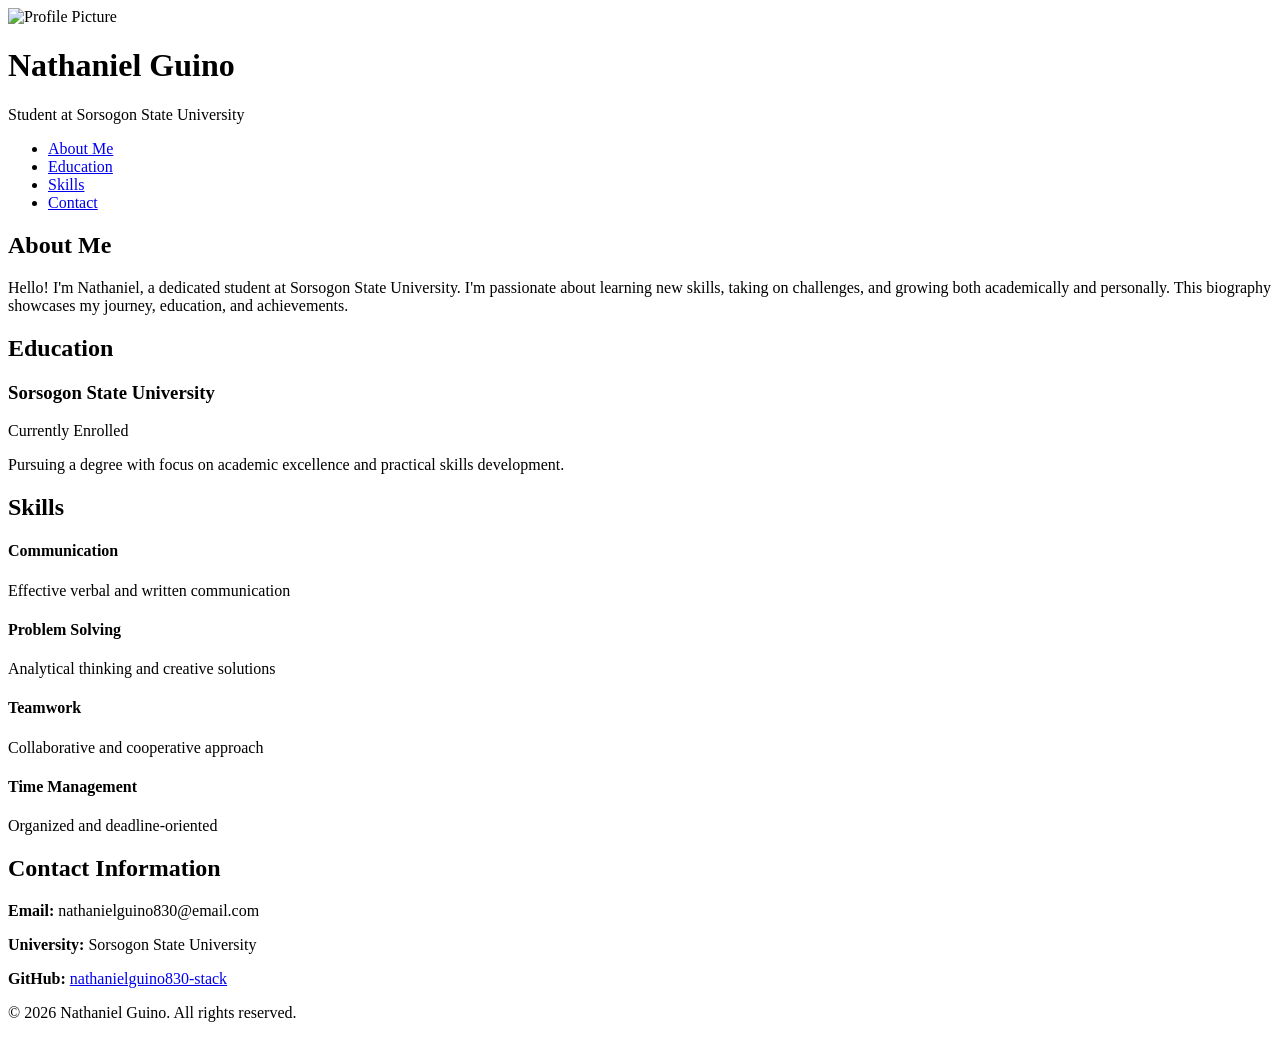
==== index.html @ 42cd7107 "Add simple HTML biography website" ====
<!DOCTYPE html>
<html lang="en">
<head>
    <meta charset="UTF-8">
    <meta name="viewport" content="width=device-width, initial-scale=1.0">
    <title>Nathaniel's Biography</title>
    <link rel="stylesheet" href="styles.css">
</head>
<body>
    <div class="container">
        <!-- Header/Profile Section -->
        <header class="profile-section">
            <img src="https://via.placeholder.com/150" alt="Profile Picture" class="profile-pic">
            <h1>Nathaniel Guino</h1>
            <p class="subtitle">Student at Sorsogon State University</p>
        </header>

        <!-- Navigation -->
        <nav class="navbar">
            <ul>
                <li><a href="#about">About Me</a></li>
                <li><a href="#education">Education</a></li>
                <li><a href="#skills">Skills</a></li>
                <li><a href="#contact">Contact</a></li>
            </ul>
        </nav>

        <!-- Main Content -->
        <main>
            <!-- About Section -->
            <section id="about" class="section">
                <h2>About Me</h2>
                <p>
                    Hello! I'm Nathaniel, a dedicated student at Sorsogon State University. I'm passionate about learning new skills, 
                    taking on challenges, and growing both academically and personally. This biography showcases my journey, education, 
                    and achievements.
                </p>
            </section>

            <!-- Education Section -->
            <section id="education" class="section">
                <h2>Education</h2>
                <div class="education-item">
                    <h3>Sorsogon State University</h3>
                    <p class="date">Currently Enrolled</p>
                    <p>Pursuing a degree with focus on academic excellence and practical skills development.</p>
                </div>
            </section>

            <!-- Skills Section -->
            <section id="skills" class="section">
                <h2>Skills</h2>
                <div class="skills-grid">
                    <div class="skill-card">
                        <h4>Communication</h4>
                        <p>Effective verbal and written communication</p>
                    </div>
                    <div class="skill-card">
                        <h4>Problem Solving</h4>
                        <p>Analytical thinking and creative solutions</p>
                    </div>
                    <div class="skill-card">
                        <h4>Teamwork</h4>
                        <p>Collaborative and cooperative approach</p>
                    </div>
                    <div class="skill-card">
                        <h4>Time Management</h4>
                        <p>Organized and deadline-oriented</p>
                    </div>
                </div>
            </section>

            <!-- Contact Section -->
            <section id="contact" class="section">
                <h2>Contact Information</h2>
                <div class="contact-info">
                    <p><strong>Email:</strong> nathanielguino830@email.com</p>
                    <p><strong>University:</strong> Sorsogon State University</p>
                    <p><strong>GitHub:</strong> <a href="https://github.com/nathanielguino830-stack">nathanielguino830-stack</a></p>
                </div>
            </section>
        </main>

        <!-- Footer -->
        <footer class="footer">
            <p>&copy; 2026 Nathaniel Guino. All rights reserved.</p>
        </footer>
    </div>

    <script src="script.js"></script>
</body>
</html>
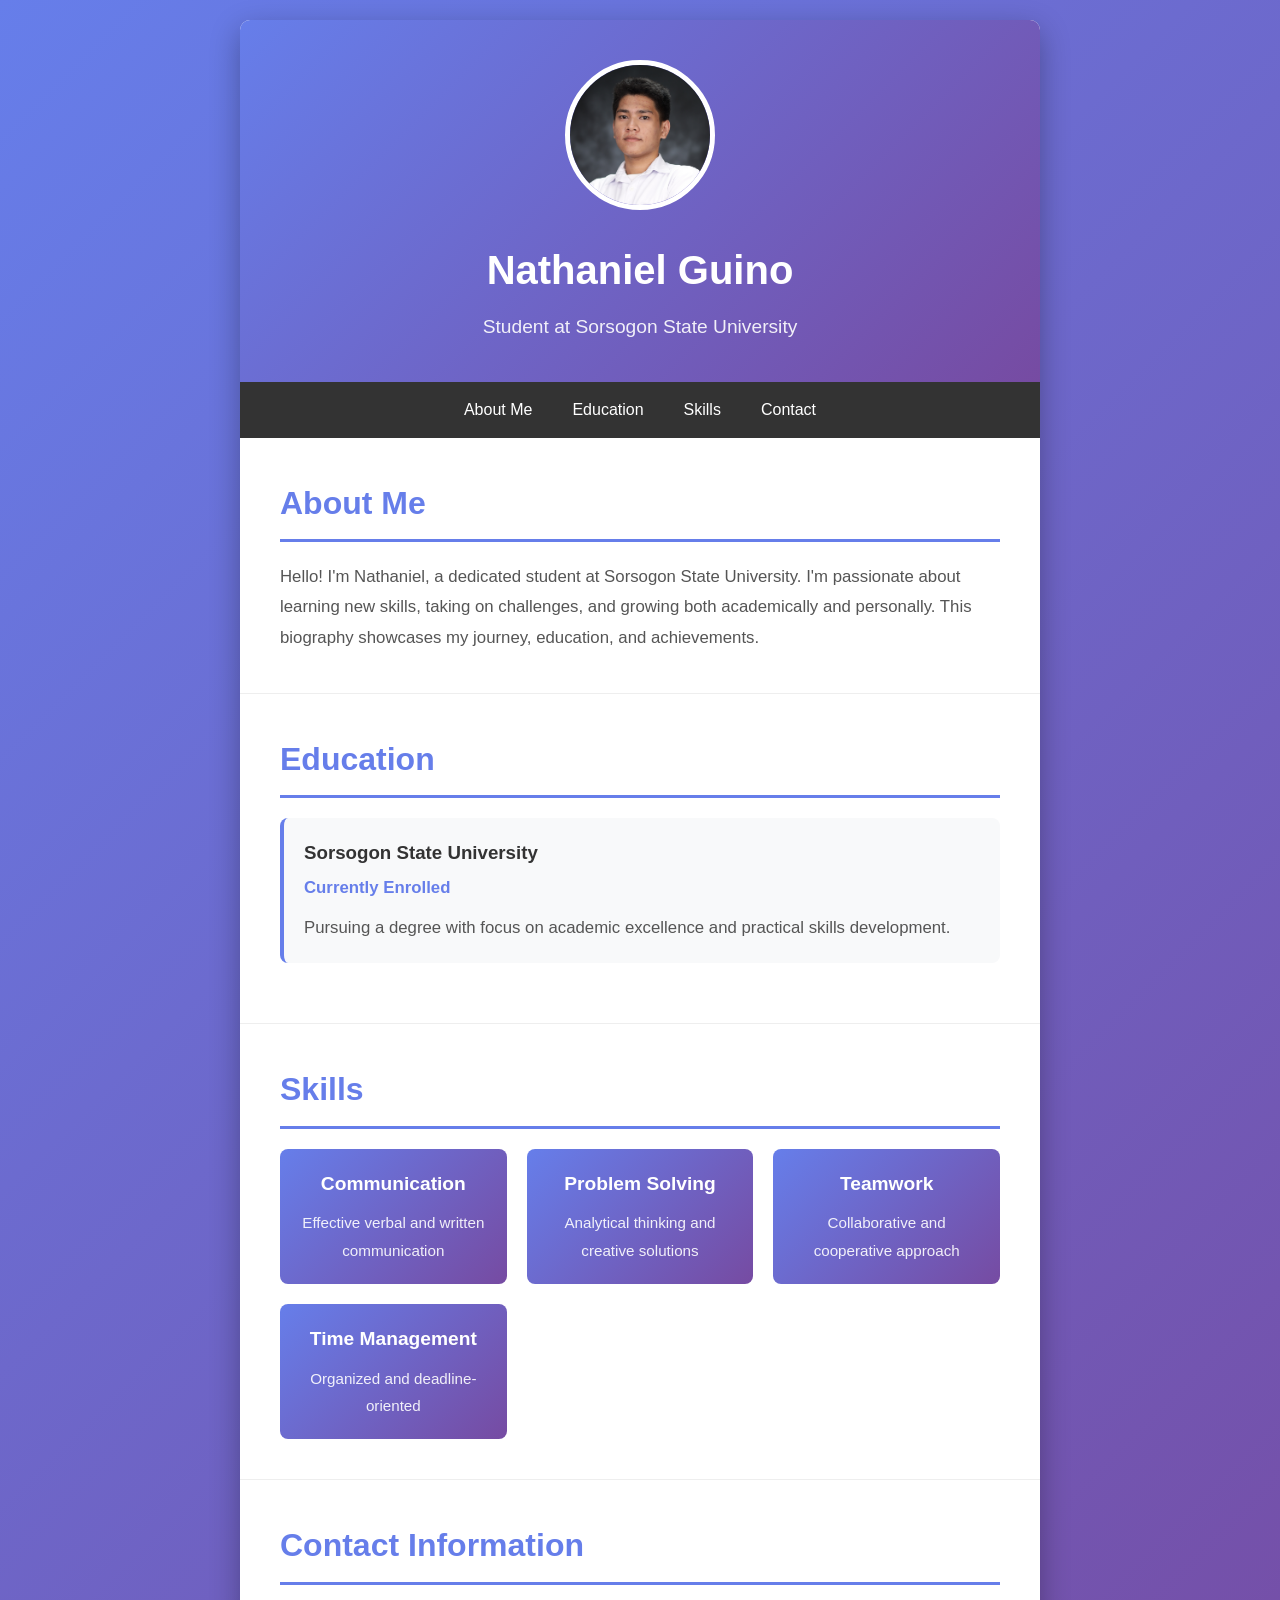
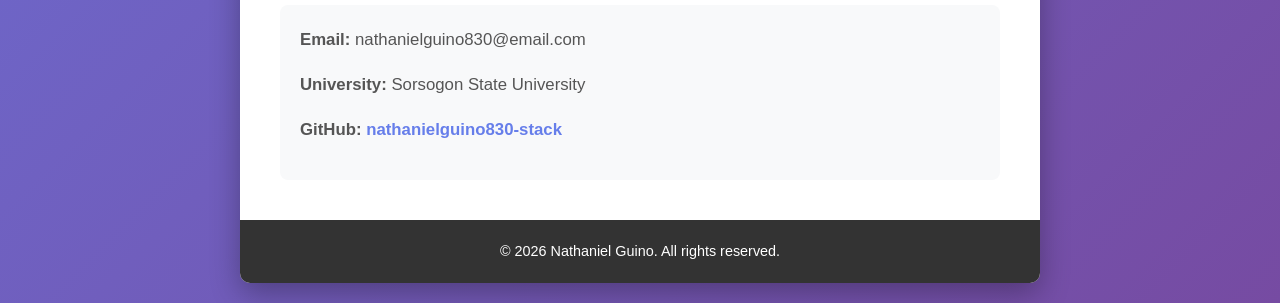
==== commit c17ba5e0: "Replace placeholder image with uploaded photo" ====
--- a/index.html
+++ b/index.html
@@ -10,7 +10,7 @@
     <div class="container">
         <!-- Header/Profile Section -->
         <header class="profile-section">
-            <img src="https://via.placeholder.com/150" alt="Profile Picture" class="profile-pic">
+            <img src="IMG_20260120_132513.jpg" alt="Nathaniel Guino" class="profile-pic">
             <h1>Nathaniel Guino</h1>
             <p class="subtitle">Student at Sorsogon State University</p>
         </header>
--- a/styles.css
+++ b/styles.css
@@ -0,0 +1,229 @@
+* {
+    margin: 0;
+    padding: 0;
+    box-sizing: border-box;
+}
+
+body {
+    font-family: 'Segoe UI', Tahoma, Geneva, Verdana, sans-serif;
+    line-height: 1.6;
+    color: #333;
+    background: linear-gradient(135deg, #667eea 0%, #764ba2 100%);
+    min-height: 100vh;
+    padding: 20px 0;
+}
+
+.container {
+    max-width: 800px;
+    margin: 0 auto;
+    background: white;
+    border-radius: 10px;
+    box-shadow: 0 10px 30px rgba(0, 0, 0, 0.3);
+    overflow: hidden;
+}
+
+/* Profile Section */
+.profile-section {
+    background: linear-gradient(135deg, #667eea 0%, #764ba2 100%);
+    color: white;
+    padding: 40px 20px;
+    text-align: center;
+}
+
+.profile-pic {
+    width: 150px;
+    height: 150px;
+    border-radius: 50%;
+    border: 5px solid white;
+    margin-bottom: 20px;
+    object-fit: cover;
+}
+
+.profile-section h1 {
+    font-size: 2.5em;
+    margin-bottom: 10px;
+}
+
+.profile-section .subtitle {
+    font-size: 1.2em;
+    opacity: 0.9;
+}
+
+/* Navigation */
+.navbar {
+    background-color: #333;
+    position: sticky;
+    top: 0;
+    z-index: 100;
+}
+
+.navbar ul {
+    list-style: none;
+    display: flex;
+    flex-wrap: wrap;
+    justify-content: center;
+}
+
+.navbar li {
+    margin: 0;
+}
+
+.navbar a {
+    display: block;
+    color: white;
+    padding: 15px 20px;
+    text-decoration: none;
+    transition: background-color 0.3s;
+}
+
+.navbar a:hover {
+    background-color: #667eea;
+}
+
+/* Main Content */
+main {
+    padding: 0;
+}
+
+.section {
+    padding: 40px;
+    border-bottom: 1px solid #eee;
+}
+
+.section:last-of-type {
+    border-bottom: none;
+}
+
+.section h2 {
+    color: #667eea;
+    font-size: 2em;
+    margin-bottom: 20px;
+    border-bottom: 3px solid #667eea;
+    padding-bottom: 10px;
+}
+
+.section p {
+    font-size: 1.05em;
+    line-height: 1.8;
+    color: #555;
+}
+
+/* Education Items */
+.education-item {
+    background-color: #f8f9fa;
+    padding: 20px;
+    border-radius: 8px;
+    margin-bottom: 20px;
+    border-left: 4px solid #667eea;
+}
+
+.education-item h3 {
+    color: #333;
+    margin-bottom: 5px;
+}
+
+.education-item .date {
+    color: #667eea;
+    font-weight: bold;
+    margin-bottom: 10px;
+}
+
+/* Skills Grid */
+.skills-grid {
+    display: grid;
+    grid-template-columns: repeat(auto-fit, minmax(200px, 1fr));
+    gap: 20px;
+    margin-top: 20px;
+}
+
+.skill-card {
+    background: linear-gradient(135deg, #667eea 0%, #764ba2 100%);
+    color: white;
+    padding: 20px;
+    border-radius: 8px;
+    text-align: center;
+    transition: transform 0.3s, box-shadow 0.3s;
+}
+
+.skill-card:hover {
+    transform: translateY(-5px);
+    box-shadow: 0 5px 20px rgba(102, 126, 234, 0.4);
+}
+
+.skill-card h4 {
+    font-size: 1.2em;
+    margin-bottom: 10px;
+}
+
+.skill-card p {
+    color: rgba(255, 255, 255, 0.9);
+    font-size: 0.95em;
+}
+
+/* Contact Info */
+.contact-info {
+    background-color: #f8f9fa;
+    padding: 20px;
+    border-radius: 8px;
+}
+
+.contact-info p {
+    margin-bottom: 15px;
+    font-size: 1.05em;
+}
+
+.contact-info a {
+    color: #667eea;
+    text-decoration: none;
+    font-weight: bold;
+}
+
+.contact-info a:hover {
+    text-decoration: underline;
+}
+
+/* Footer */
+.footer {
+    background-color: #333;
+    color: white;
+    text-align: center;
+    padding: 20px;
+    font-size: 0.9em;
+}
+
+/* Responsive Design */
+@media (max-width: 600px) {
+    .profile-section h1 {
+        font-size: 2em;
+    }
+
+    .profile-pic {
+        width: 120px;
+        height: 120px;
+    }
+
+    .navbar ul {
+        flex-direction: column;
+    }
+
+    .navbar li {
+        width: 100%;
+    }
+
+    .navbar a {
+        text-align: center;
+        padding: 12px 15px;
+    }
+
+    .section {
+        padding: 25px;
+    }
+
+    .section h2 {
+        font-size: 1.5em;
+    }
+
+    .skills-grid {
+        grid-template-columns: 1fr;
+    }
+}
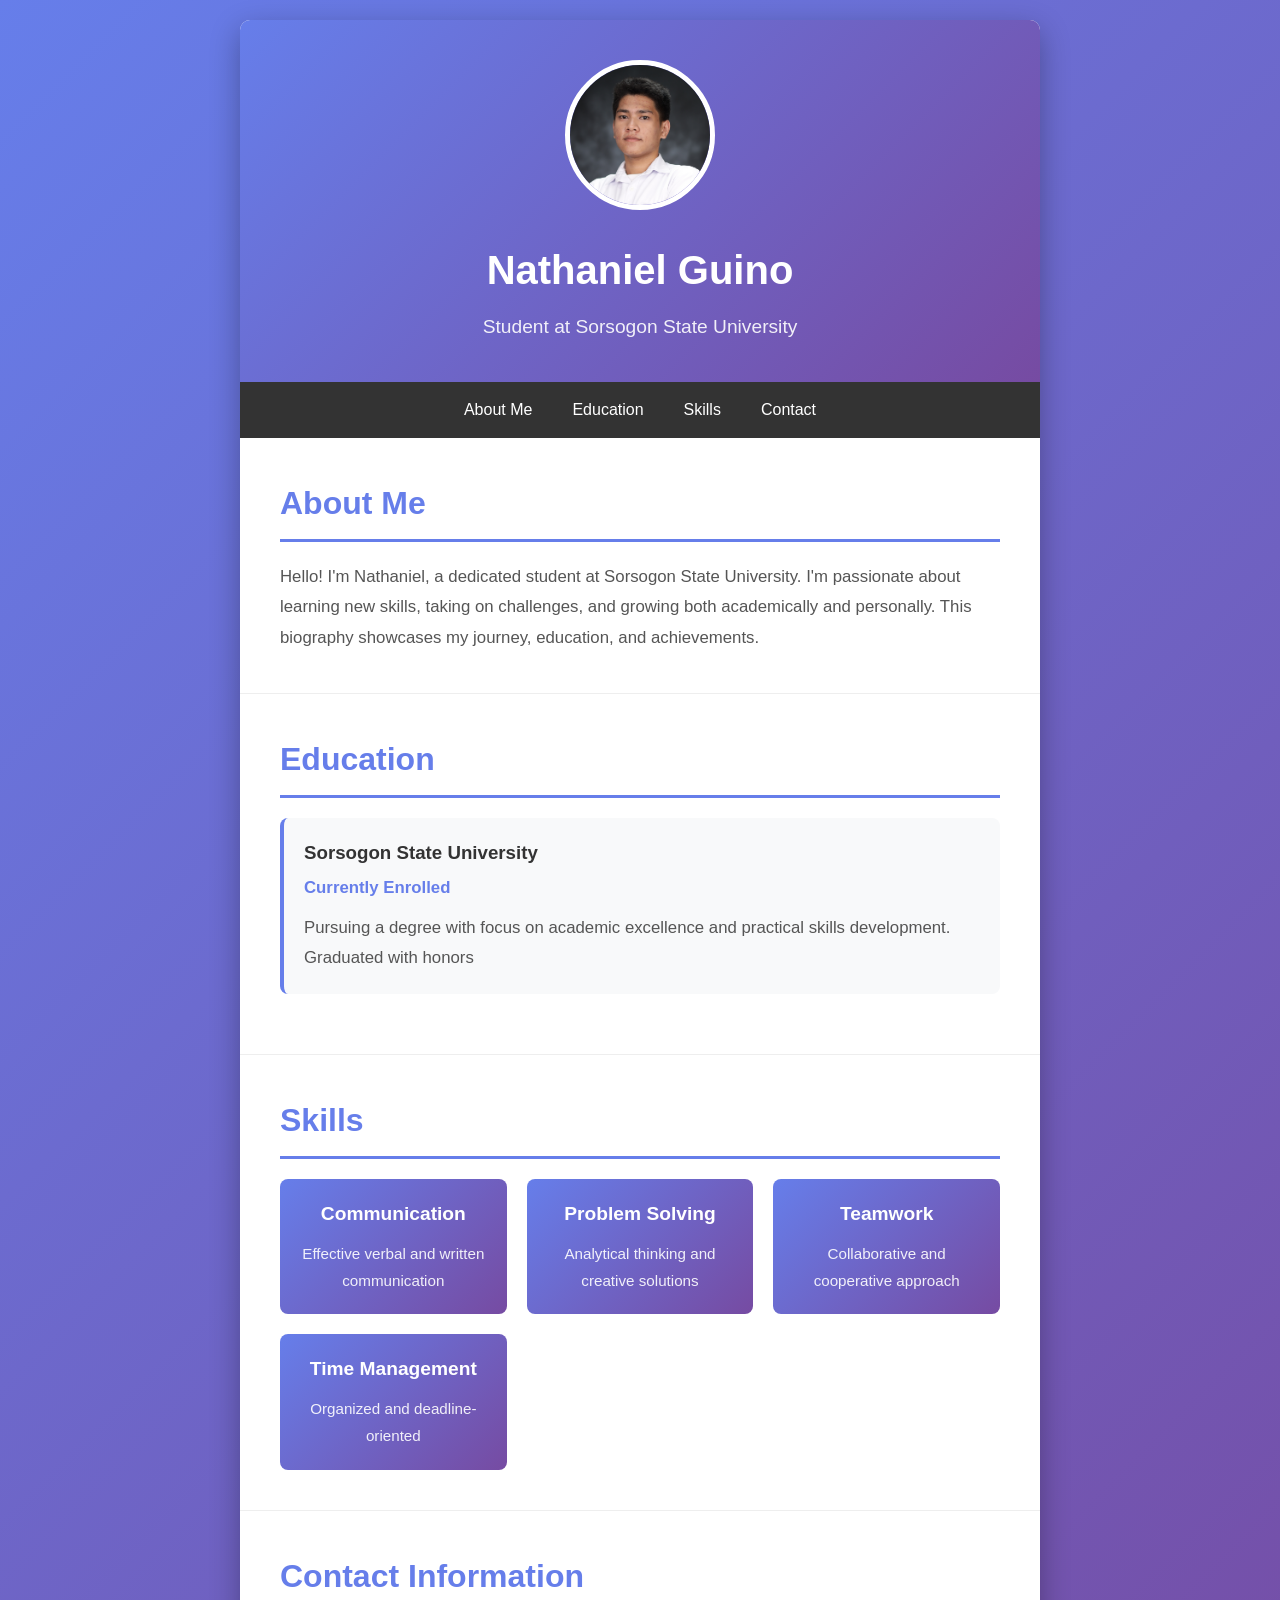
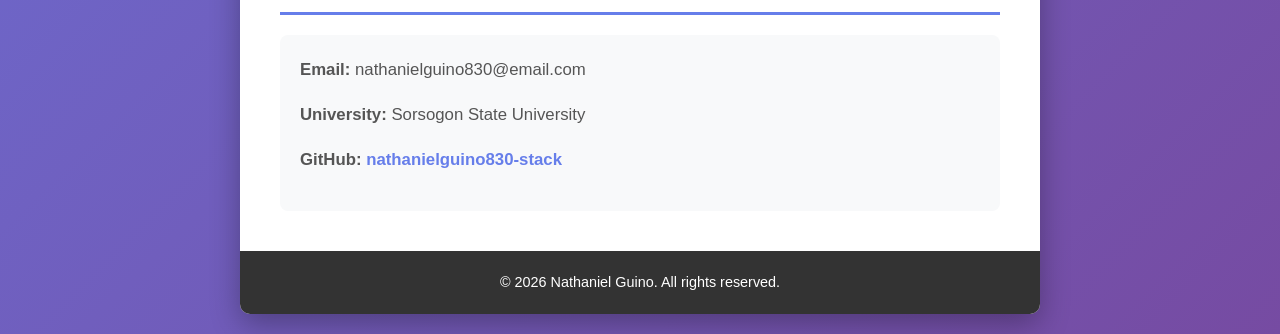
==== commit 1ea3b7f9: "Add gold-colored "Graduated with honors" text to education section" ====
--- a/index.html
+++ b/index.html
@@ -44,6 +44,7 @@
                     <h3>Sorsogon State University</h3>
                     <p class="date">Currently Enrolled</p>
                     <p>Pursuing a degree with focus on academic excellence and practical skills development.</p>
+                    <p class="gold-text">Graduated with honors</p>
                 </div>
             </section>
 
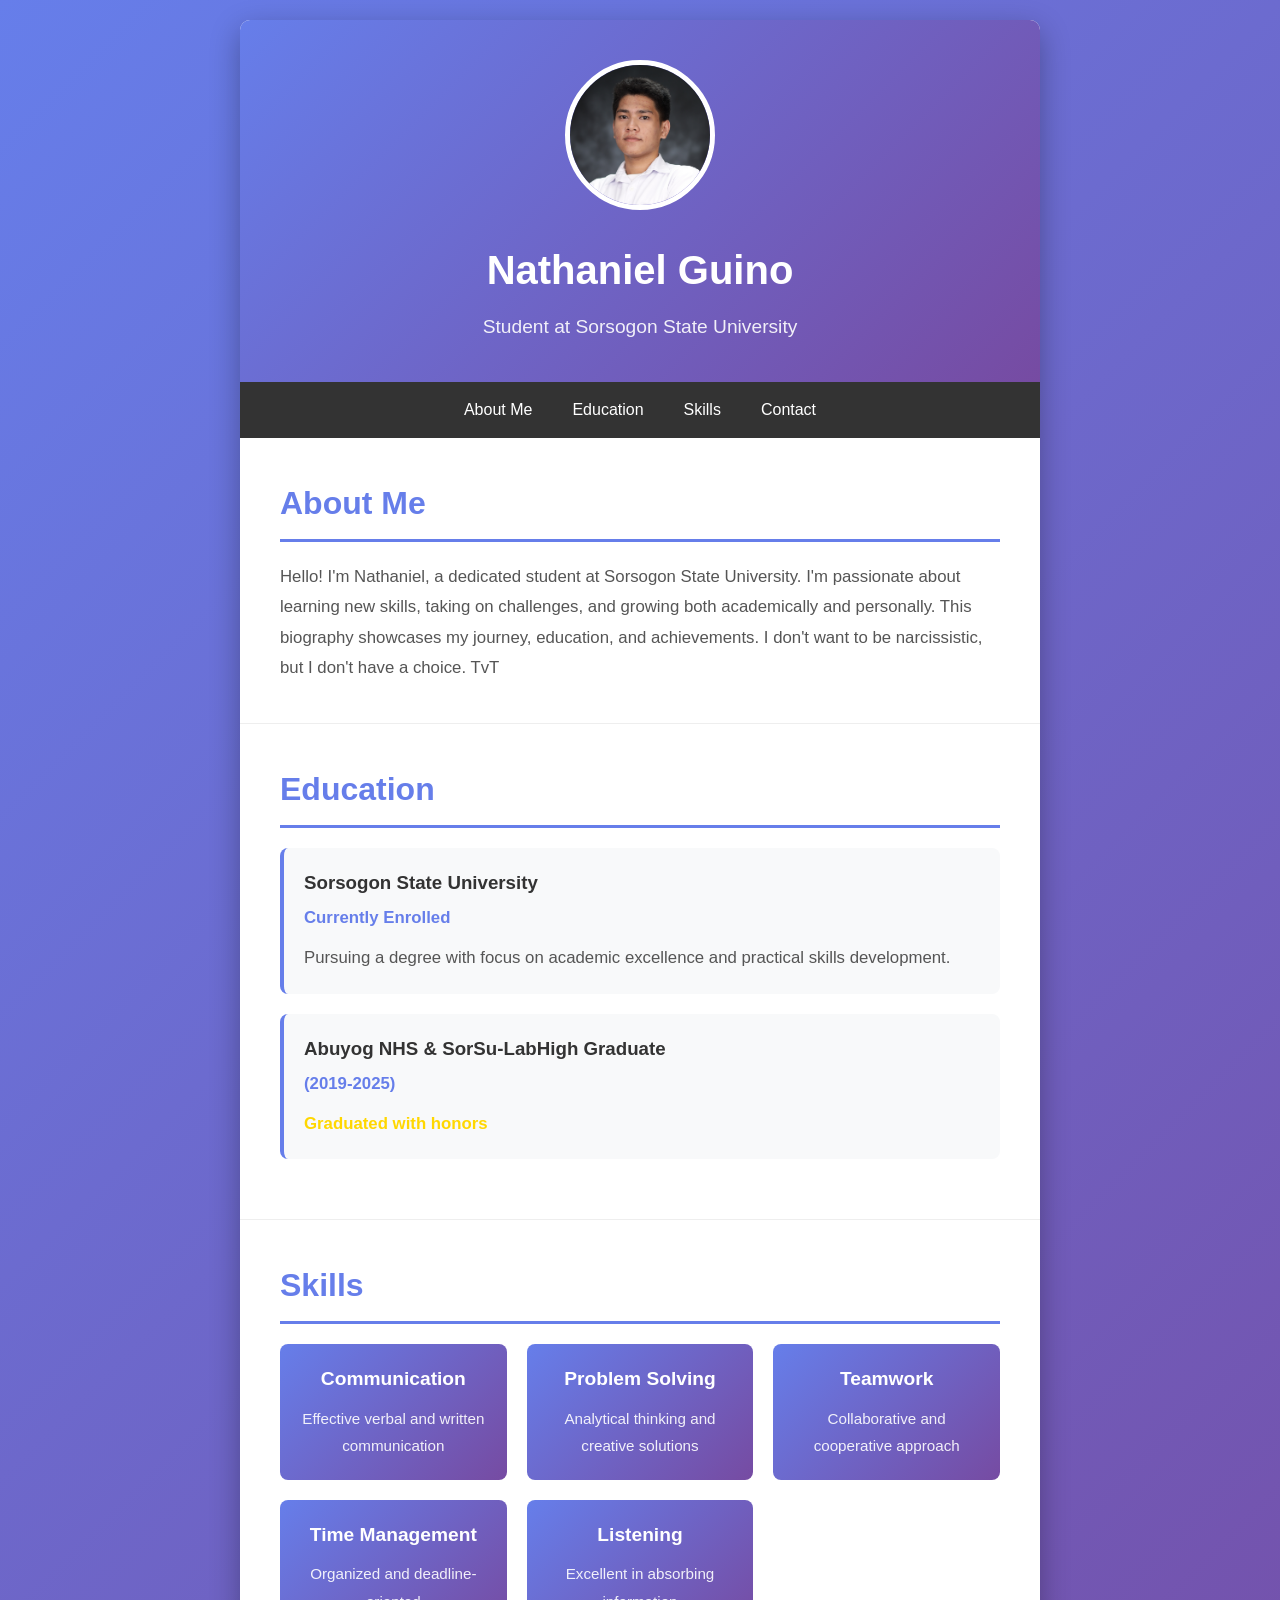
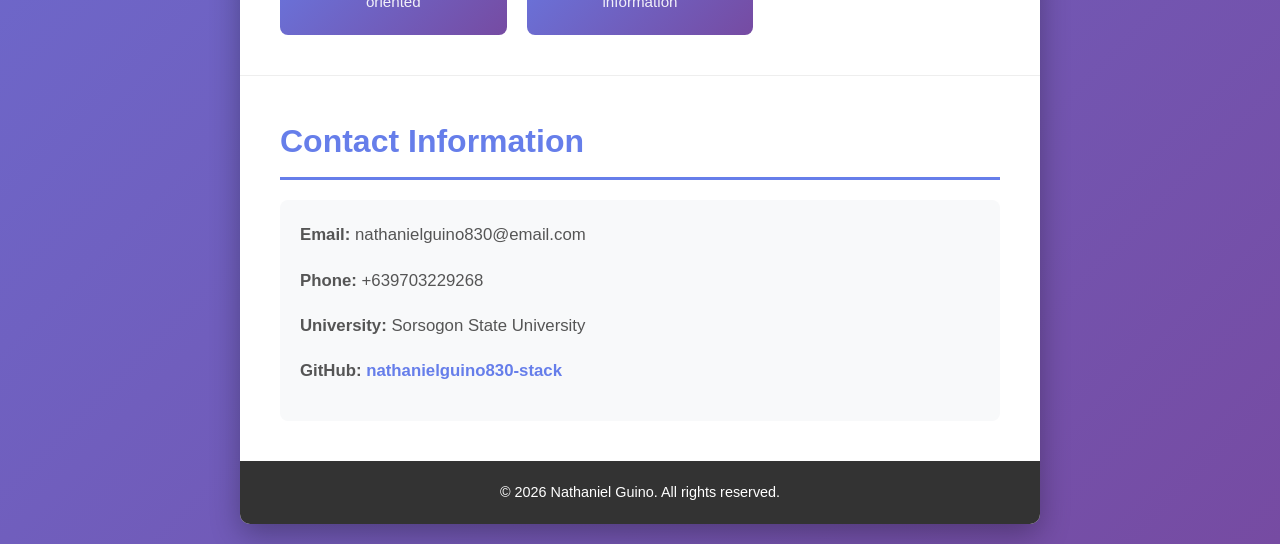
==== commit d887b2d7: "Update biography with new education entry, listening skill, and contact information" ====
--- a/index.html
+++ b/index.html
@@ -33,7 +33,7 @@
                 <p>
                     Hello! I'm Nathaniel, a dedicated student at Sorsogon State University. I'm passionate about learning new skills, 
                     taking on challenges, and growing both academically and personally. This biography showcases my journey, education, 
-                    and achievements.
+                    and achievements. I don't want to be narcissistic, but I don't have a choice. TvT
                 </p>
             </section>
 
@@ -44,6 +44,10 @@
                     <h3>Sorsogon State University</h3>
                     <p class="date">Currently Enrolled</p>
                     <p>Pursuing a degree with focus on academic excellence and practical skills development.</p>
+                </div>
+                <div class="education-item">
+                    <h3>Abuyog NHS & SorSu-LabHigh Graduate</h3>
+                    <p class="date">(2019-2025)</p>
                     <p class="gold-text">Graduated with honors</p>
                 </div>
             </section>
@@ -68,6 +72,10 @@
                         <h4>Time Management</h4>
                         <p>Organized and deadline-oriented</p>
                     </div>
+                    <div class="skill-card">
+                        <h4>Listening</h4>
+                        <p>Excellent in absorbing information</p>
+                    </div>
                 </div>
             </section>
 
@@ -76,6 +84,7 @@
                 <h2>Contact Information</h2>
                 <div class="contact-info">
                     <p><strong>Email:</strong> nathanielguino830@email.com</p>
+                    <p><strong>Phone:</strong> +639703229268</p>
                     <p><strong>University:</strong> Sorsogon State University</p>
                     <p><strong>GitHub:</strong> <a href="https://github.com/nathanielguino830-stack">nathanielguino830-stack</a></p>
                 </div>
--- a/styles.css
+++ b/styles.css
@@ -128,6 +128,13 @@
     margin-bottom: 10px;
 }
 
+/* Gold Text Style */
+.gold-text {
+    color: #FFD700 !important;
+    font-weight: bold;
+    font-size: 1.1em;
+}
+
 /* Skills Grid */
 .skills-grid {
     display: grid;
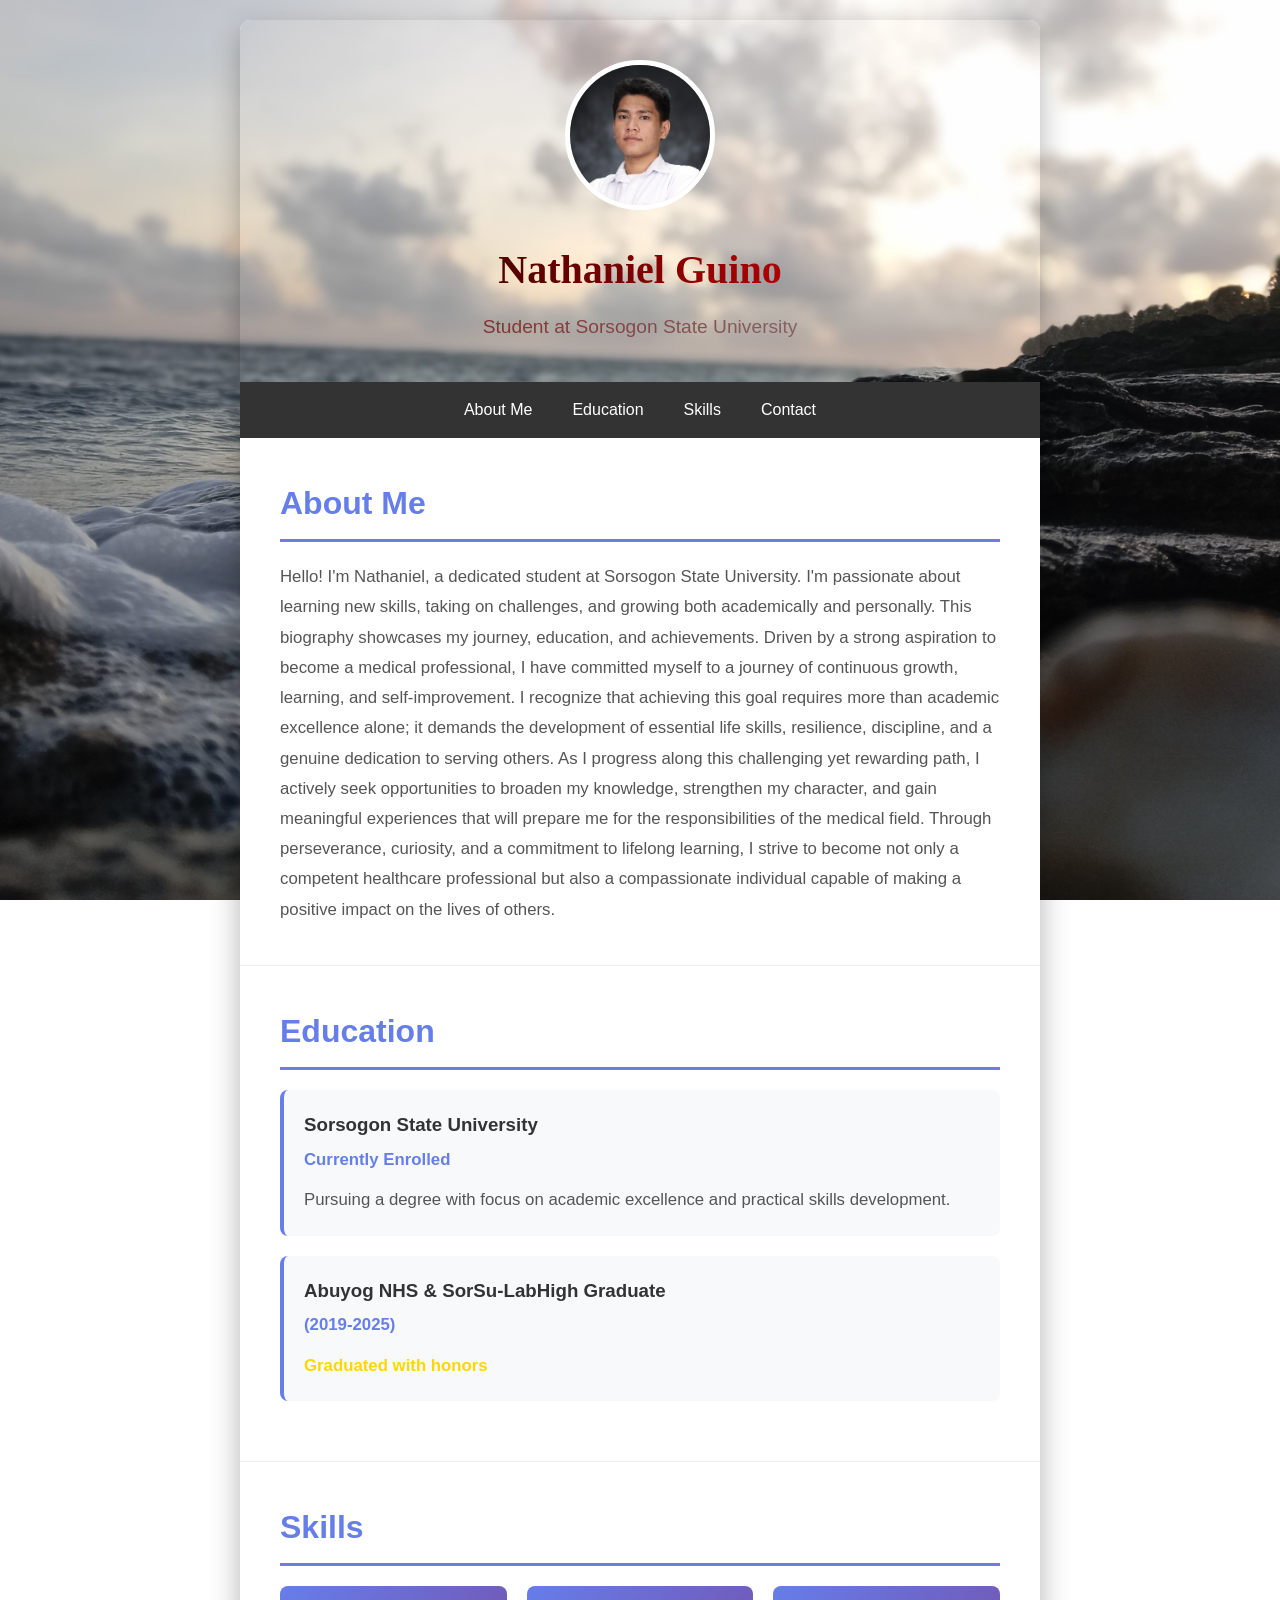
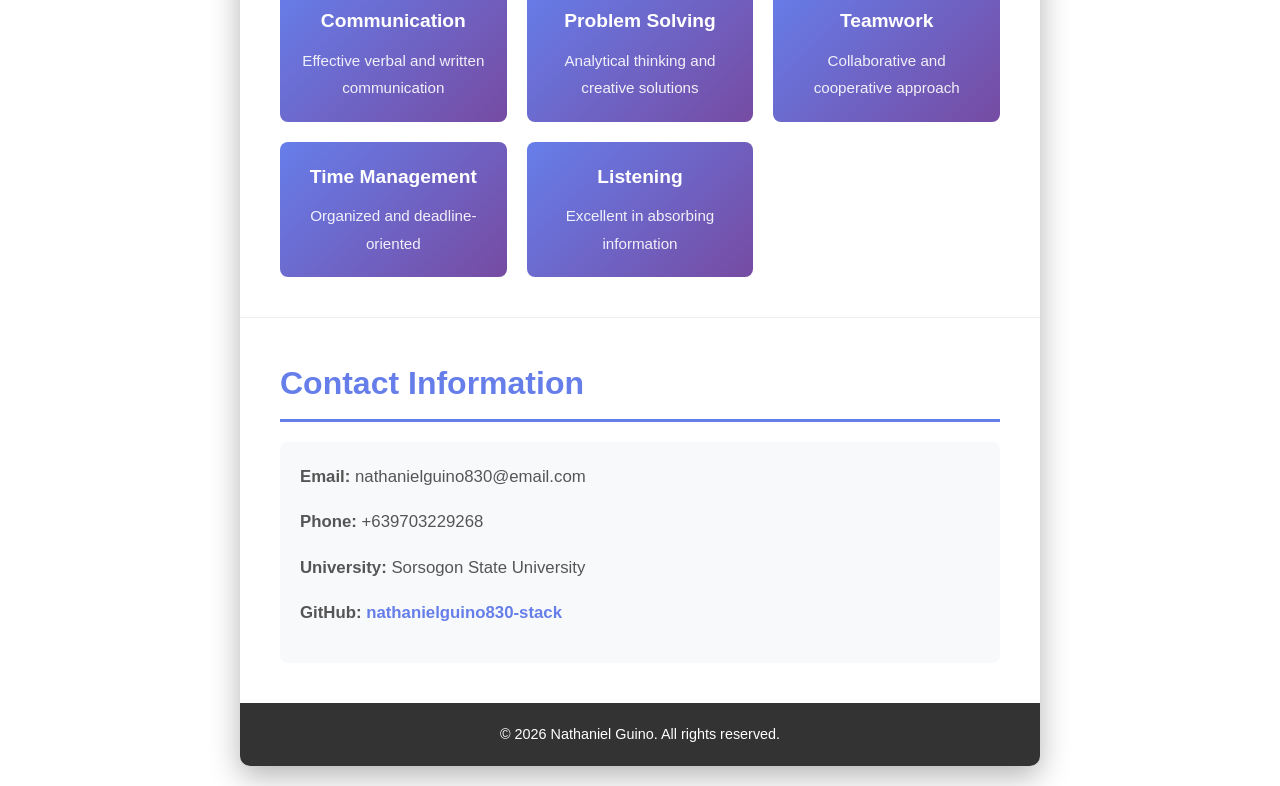
==== commit 99c04e02: "rawr change" ====
--- a/index.html
+++ b/index.html
@@ -33,7 +33,15 @@
                 <p>
                     Hello! I'm Nathaniel, a dedicated student at Sorsogon State University. I'm passionate about learning new skills, 
                     taking on challenges, and growing both academically and personally. This biography showcases my journey, education, 
-                    and achievements. I don't want to be narcissistic, but I don't have a choice. TvT
+                    and achievements. 
+
+                    Driven by a strong aspiration to become a medical professional, I have committed myself to a journey of continuous growth,
+                    learning, and self-improvement. I recognize that achieving this goal requires more than academic excellence alone; 
+                    it demands the development of essential life skills, resilience, discipline, and a genuine dedication to serving others. 
+                    As I progress along this challenging yet rewarding path, I actively seek opportunities to broaden my knowledge, 
+                    strengthen my character, and gain meaningful experiences that will prepare me for the responsibilities of the medical field. 
+                    Through perseverance, curiosity, and a commitment to lifelong learning, 
+                    I strive to become not only a competent healthcare professional but also a compassionate individual capable of making a positive impact on the lives of others.
                 </p>
             </section>
 
--- a/styles.css
+++ b/styles.css
@@ -8,7 +8,10 @@
     font-family: 'Segoe UI', Tahoma, Geneva, Verdana, sans-serif;
     line-height: 1.6;
     color: #333;
-    background: linear-gradient(135deg, #667eea 0%, #764ba2 100%);
+    background-image: url('FaceBackground.jpg');
+    background-size: cover;
+    background-attachment: fixed;
+    background-position: center;
     min-height: 100vh;
     padding: 20px 0;
 }
@@ -29,6 +32,11 @@
     padding: 40px 20px;
     text-align: center;
 }
+.profile-section {
+    background-image: url('FaceBackground.jpg');
+    background-size: cover;
+    background-attachment: fixed;
+    background-position: center;}
 
 .profile-pic {
     width: 150px;
@@ -40,13 +48,22 @@
 }
 
 .profile-section h1 {
+    font-family: 'CHARLSEWORTH', serif;
     font-size: 2.5em;
     margin-bottom: 10px;
+    background: linear-gradient(90deg, #000000 0%, #ff0000 100%);
+    -webkit-background-clip: text;
+    -webkit-text-fill-color: transparent;
+    background-clip: text;
 }
 
 .profile-section .subtitle {
     font-size: 1.2em;
     opacity: 0.9;
+    background: linear-gradient(90deg, #800000 0%, #808080 100%);
+    -webkit-background-clip: text;
+    -webkit-text-fill-color: transparent;
+    background-clip: text;
 }
 
 /* Navigation */
@@ -233,4 +250,4 @@
     .skills-grid {
         grid-template-columns: 1fr;
     }
-}+}
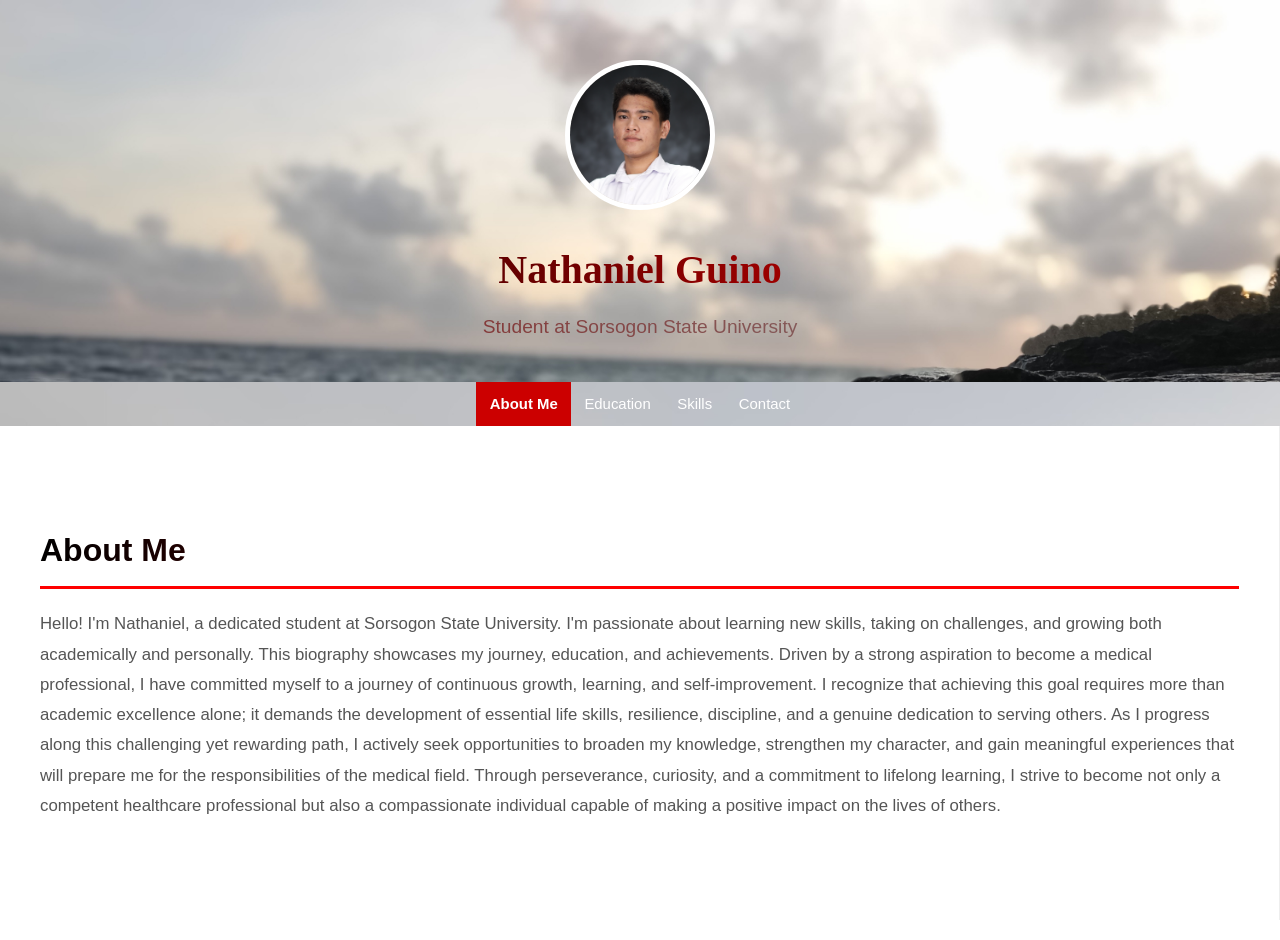
==== commit 5280fef4: "Add private HTML comments for personal notes" ====
--- a/index.html
+++ b/index.html
@@ -5,6 +5,10 @@
     <meta name="viewport" content="width=device-width, initial-scale=1.0">
     <title>Nathaniel's Biography</title>
     <link rel="stylesheet" href="styles.css">
+    
+    <!-- PRIVATE NOTES: Add your private information below -->
+    <!-- Example: Personal goals, reminders, or notes for yourself -->
+    <!-- This section is only visible when viewing page source -->
 </head>
 <body>
     <div class="container">
@@ -43,6 +47,7 @@
                     Through perseverance, curiosity, and a commitment to lifelong learning, 
                     I strive to become not only a competent healthcare professional but also a compassionate individual capable of making a positive impact on the lives of others.
                 </p>
+                <!-- PRIVATE: Personal aspirations and goals for medical school -->
             </section>
 
             <!-- Education Section -->
@@ -58,6 +63,7 @@
                     <p class="date">(2019-2025)</p>
                     <p class="gold-text">Graduated with honors</p>
                 </div>
+                <!-- PRIVATE: Current GPA and academic milestones -->
             </section>
 
             <!-- Skills Section -->
@@ -85,6 +91,7 @@
                         <p>Excellent in absorbing information</p>
                     </div>
                 </div>
+                <!-- PRIVATE: Areas for improvement and skill development plans -->
             </section>
 
             <!-- Contact Section -->
@@ -96,6 +103,7 @@
                     <p><strong>University:</strong> Sorsogon State University</p>
                     <p><strong>GitHub:</strong> <a href="https://github.com/nathanielguino830-stack">nathanielguino830-stack</a></p>
                 </div>
+                <!-- PRIVATE: Backup contacts and personal notes -->
             </section>
         </main>
 
@@ -107,4 +115,4 @@
 
     <script src="script.js"></script>
 </body>
-</html>+</html>
--- a/styles.css
+++ b/styles.css
@@ -17,8 +17,6 @@
 }
 
 .container {
-    max-width: 800px;
-    margin: 0 auto;
     background: white;
     border-radius: 10px;
     box-shadow: 0 10px 30px rgba(0, 0, 0, 0.3);
@@ -31,12 +29,11 @@
     color: white;
     padding: 40px 20px;
     text-align: center;
-}
-.profile-section {
     background-image: url('FaceBackground.jpg');
     background-size: cover;
     background-attachment: fixed;
-    background-position: center;}
+    background-position: center;
+}
 
 .profile-pic {
     width: 150px;
@@ -68,7 +65,9 @@
 
 /* Navigation */
 .navbar {
-    background-color: #333;
+    background-color: rgba(51, 51, 51, 0.7);
+    backdrop-filter: blur(10px);
+    -webkit-backdrop-filter: blur(10px);
     position: sticky;
     top: 0;
     z-index: 100;
@@ -88,13 +87,19 @@
 .navbar a {
     display: block;
     color: white;
-    padding: 15px 20px;
+    padding: 10px 13.33px;
     text-decoration: none;
     transition: background-color 0.3s;
+    font-size: 0.933em;
 }
 
 .navbar a:hover {
     background-color: #667eea;
+}
+
+.navbar a.active {
+    background-color: #667eea;
+    font-weight: bold;
 }
 
 /* Main Content */
@@ -215,17 +220,163 @@
     font-size: 0.9em;
 }
 
-/* Responsive Design */
-@media (max-width: 600px) {
+/* ============= DESKTOP LAYOUT (Horizontal Scroll) ============= */
+@media (min-width: 1025px) {
+    body {
+        overflow-x: hidden;
+    }
+
+    .container {
+        display: flex;
+        flex-direction: column;
+        height: 100vh;
+        max-width: 100vw;
+        border-radius: 0;
+        box-shadow: none;
+        margin: 0;
+    }
+
+    .profile-section {
+    background-image: url('FaceBackground.jpg');
+    background-size: cover;
+    background-attachment: fixed;
+    background-position: center;}
+
+
+    .navbar {
+        position: sticky;
+        top: auto;
+        flex-shrink: 0;
+        background-image: url('FaceBackground.jpg');
+        background-image: blur(10px);
+        -webkit-backdrop-filter: blur(10px);
+    }
+
+    .navbar a:hover {
+        background-color: #cc0000;
+    }
+
+    .navbar a.active {
+        background-color: #cc0000;
+        font-weight: bold;
+    }
+
+    main {
+        display: flex;
+        flex: 1;
+        overflow-x: auto;
+        overflow-y: hidden;
+        scroll-snap-type: x mandatory;
+        scroll-behavior: smooth;
+        padding: 0;
+        width: 100%;
+    }
+
+    main::-webkit-scrollbar {
+        height: 8px;
+    }
+
+    main::-webkit-scrollbar-track {
+        background: #f1f1f1;
+    }
+
+    main::-webkit-scrollbar-thumb {
+        background: linear-gradient(180deg, #000000 0%, #ff0000 100%);
+        border-radius: 4px;
+    }
+
+    main::-webkit-scrollbar-thumb:hover {
+        background: linear-gradient(180deg, #ff0000 0%, #000000 100%);
+    }
+
+    .section {
+        flex: 0 0 100vw;
+        padding: 40px;
+        border-bottom: none;
+        border-right: 1px solid #eee;
+        overflow-y: auto;
+        scroll-snap-align: start;
+        display: flex;
+        flex-direction: column;
+        justify-content: center;
+    }
+
+    .section:last-of-type {
+        border-right: none;
+        border-bottom: none;
+    }
+
+    .section h2 {
+        color: #ff0000;
+        border-bottom: 3px solid #ff0000;
+        background: linear-gradient(90deg, #000000 0%, #ff0000 100%);
+        -webkit-background-clip: text;
+        -webkit-text-fill-color: transparent;
+        background-clip: text;
+    }
+
+    .education-item {
+        border-left: 4px solid #ff0000;
+    }
+
+    .education-item .date {
+        color: #ff0000;
+        background: linear-gradient(90deg, #000000 0%, #ff0000 100%);
+        -webkit-background-clip: text;
+        -webkit-text-fill-color: transparent;
+        background-clip: text;
+    }
+
+    .skill-card {
+        background: linear-gradient(135deg, #000000 0%, #ff0000 100%);
+    }
+
+    .skill-card:hover {
+        box-shadow: 0 5px 20px rgba(255, 0, 0, 0.6);
+    }
+
+    .contact-info a {
+        color: #ff0000;
+        background: linear-gradient(90deg, #000000 0%, #ff0000 100%);
+        -webkit-background-clip: text;
+        -webkit-text-fill-color: transparent;
+        background-clip: text;
+    }
+
+    .footer {
+        display: none;
+    }
+}
+
+/* ============= MOBILE/TABLET LAYOUT (Vertical Scroll) ============= */
+@media (max-width: 1024px) {
+    .container {
+        max-width: 100%;
+        margin: 0;
+        border-radius: 0;
+        box-shadow: none;
+    }
+
     .profile-section h1 {
         font-size: 2em;
     }
+.profile-section {
+    background-image: url('FaceBackground.jpg');
+    background-size: cover;
+    background-attachment: fixed;
+    background-position: center;}
 
     .profile-pic {
         width: 120px;
         height: 120px;
     }
 
+    .navbar {
+        background-image: url('FaceBackground.jpg');
+        background-image: blur(10px);
+        -webkit-backdrop-filter: blur(10px);
+    }
+
     .navbar ul {
         flex-direction: column;
     }
@@ -236,11 +387,23 @@
 
     .navbar a {
         text-align: center;
-        padding: 12px 15px;
+        padding: 8px 10px;
+        font-size: 0.6em;
+    }
+
+    main {
+        padding: 0;
+        overflow-x: auto;
     }
 
     .section {
         padding: 25px;
+        border-bottom: 1px solid #eee;
+        border-right: none;
+    }
+
+    .section:last-of-type {
+        border-bottom: none;
     }
 
     .section h2 {
@@ -250,4 +413,8 @@
     .skills-grid {
         grid-template-columns: 1fr;
     }
-}
+
+    .footer {
+        display: block;
+    }
+}
